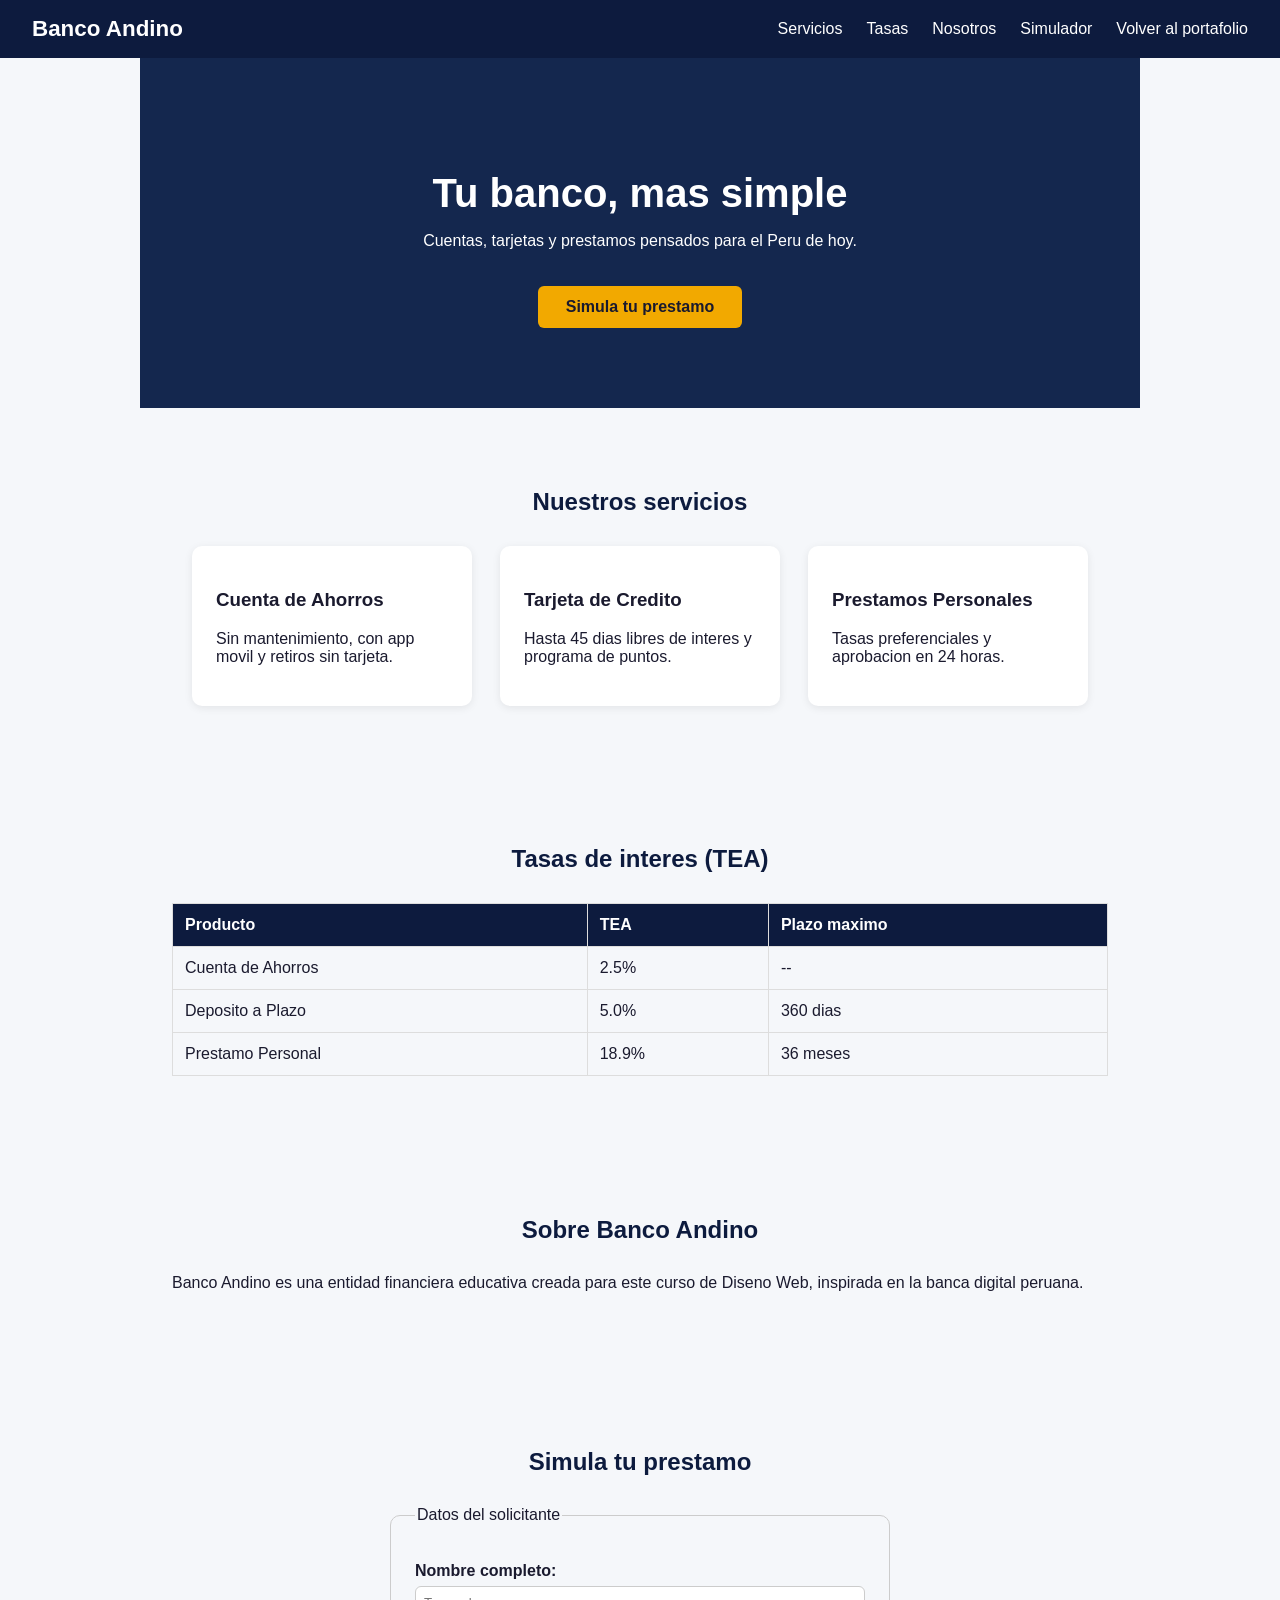
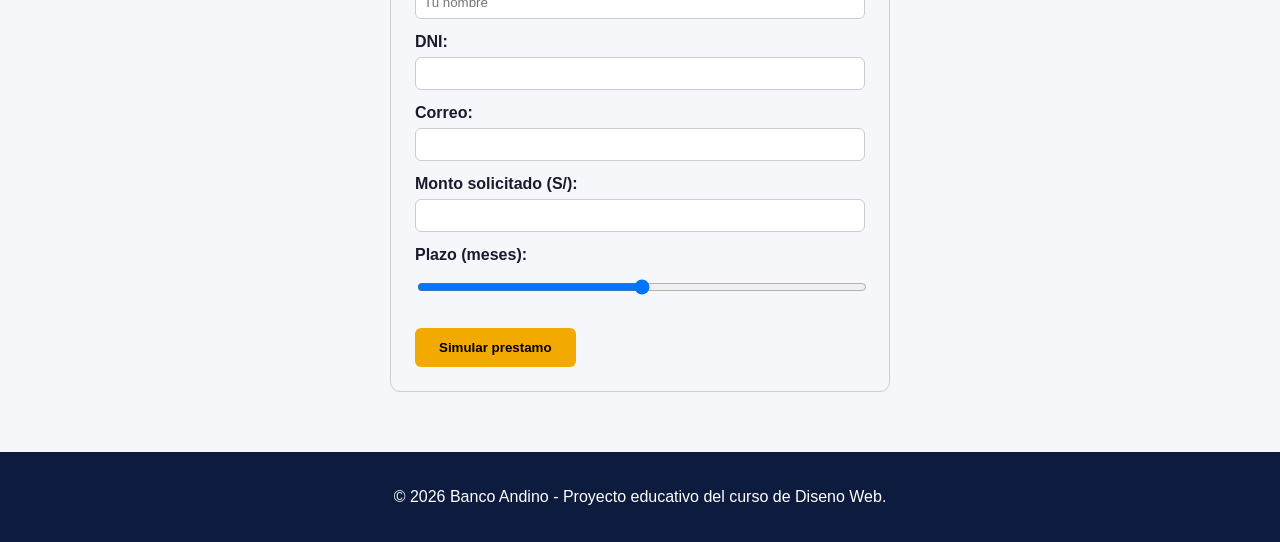
==== html/banco.html @ c1cfdedc "Solucionado error 404 con index.html en la raiz" ====
<!DOCTYPE html>
<html lang="es">
<head>
    <meta charset="UTF-8">
    <meta name="viewport" content="width=device-width, initial-scale=1.0">
    <meta name="description" content="Banco Andino - Banca simple y confiable">
    <title>Banco Andino</title>
    <link rel="stylesheet" href="../css/banco.css">
</head>
<body>
    <header>
        <div class="logo">Banco Andino</div>
        <nav>
            <ul>
                <li><a href="#servicios">Servicios</a></li>
                <li><a href="#tasas">Tasas</a></li>
                <li><a href="#nosotros">Nosotros</a></li>
                <li><a href="#contacto">Simulador</a></li>
                <li><a href="portafolio.html">Volver al portafolio</a></li>
            </ul>
        </nav>
    </header>

    <main>
        <section class="hero">
            <h1>Tu banco, mas simple</h1>
            <p>Cuentas, tarjetas y prestamos pensados para el Peru de hoy.</p>
            <a href="#contacto" class="btn">Simula tu prestamo</a>
        </section>

        <section id="servicios">
            <h2>Nuestros servicios</h2>
            <div class="servicios-grid">
                <article class="servicio-card">
                    <h3>Cuenta de Ahorros</h3>
                    <p>Sin mantenimiento, con app movil y retiros sin tarjeta.</p>
                </article>
                <article class="servicio-card">
                    <h3>Tarjeta de Credito</h3>
                    <p>Hasta 45 dias libres de interes y programa de puntos.</p>
                </article>
                <article class="servicio-card">
                    <h3>Prestamos Personales</h3>
                    <p>Tasas preferenciales y aprobacion en 24 horas.</p>
                </article>
            </div>
        </section>

        <section id="tasas">
            <h2>Tasas de interes (TEA)</h2>
            <table>
                <thead>
                    <tr>
                        <th scope="col">Producto</th>
                        <th scope="col">TEA</th>
                        <th scope="col">Plazo maximo</th>
                    </tr>
                </thead>
                <tbody>
                    <tr>
                        <td>Cuenta de Ahorros</td>
                        <td>2.5%</td>
                        <td>--</td>
                    </tr>
                    <tr>
                        <td>Deposito a Plazo</td>
                        <td>5.0%</td>
                        <td>360 dias</td>
                    </tr>
                    <tr>
                        <td>Prestamo Personal</td>
                        <td>18.9%</td>
                        <td>36 meses</td>
                    </tr>
                </tbody>
            </table>
        </section>

        <section id="nosotros">
            <h2>Sobre Banco Andino</h2>
            <p>Banco Andino es una entidad financiera educativa creada para este curso de Diseno Web, inspirada en la banca digital peruana.</p>
        </section>

        <section id="contacto">
            <h2>Simula tu prestamo</h2>
            <form action="#" method="POST">
                <fieldset>
                    <legend>Datos del solicitante</legend>

                    <label for="nombre">Nombre completo:</label>
                    <input type="text" id="nombre" name="nombre" placeholder="Tu nombre" required>

                    <label for="dni">DNI:</label>
                    <input type="text" id="dni" name="dni" pattern="[0-9]{8}" maxlength="8" required>

                    <label for="correo">Correo:</label>
                    <input type="email" id="correo" name="correo" required>

                    <label for="monto">Monto solicitado (S/):</label>
                    <input type="number" id="monto" name="monto" min="500" max="50000" step="100">

                    <label for="plazo">Plazo (meses):</label>
                    <input type="range" id="plazo" name="plazo" min="6" max="36">

                    <input type="submit" value="Simular prestamo">
                </fieldset>
            </form>
        </section>
    </main>

    <footer>
        <p>&copy; 2026 Banco Andino - Proyecto educativo del curso de Diseno Web.</p>
    </footer>
</body>
</html>
---- css/banco.css ----
* { box-sizing: border-box; }

body {
    font-family: 'Segoe UI', Arial, sans-serif;
    margin: 0;
    color: #1a1a2e;
    background-color: #f5f7fa;
}

header {
    display: flex;
    justify-content: space-between;
    align-items: center;
    background-color: #0d1b3e;
    color: white;
    padding: 16px 32px;
}

.logo { font-size: 1.4rem; font-weight: bold; }

header nav ul {
    list-style: none;
    display: flex;
    gap: 24px;
    margin: 0;
    padding: 0;
}

header nav a { color: white; text-decoration: none; }
header nav a:hover { text-decoration: underline; }

.hero {
    background-color: #14274e;
    color: white;
    text-align: center;
    padding: 80px 20px;
}

.hero h1 { font-size: 2.5rem; margin-bottom: 10px; }

.btn {
    display: inline-block;
    margin-top: 20px;
    padding: 12px 28px;
    background-color: #f2a900;
    color: #1a1a2e;
    border-radius: 6px;
    text-decoration: none;
    font-weight: bold;
}

section { padding: 60px 32px; max-width: 1000px; margin: 0 auto; }
h2 { color: #0d1b3e; text-align: center; margin-bottom: 30px; }

.servicios-grid { display: flex; flex-wrap: wrap; gap: 28px; justify-content: center; }

.servicio-card {
    background-color: white;
    border-radius: 10px;
    padding: 24px;
    width: 280px;
    box-shadow: 0 2px 8px rgba(0, 0, 0, 0.08);
}

table { width: 100%; border-collapse: collapse; }
th, td { padding: 12px; border: 1px solid #ddd; text-align: left; }
th { background-color: #0d1b3e; color: white; }

form fieldset {
    border: 1px solid #ccc;
    border-radius: 10px;
    padding: 24px;
    max-width: 500px;
    margin: 0 auto;
}

form label { display: block; margin-top: 14px; font-weight: bold; }

form input {
    width: 100%;
    padding: 8px;
    margin-top: 6px;
    border-radius: 6px;
    border: 1px solid #ccc;
}

form input[type="submit"] {
    margin-top: 20px;
    width: auto;
    background-color: #f2a900;
    border: none;
    padding: 12px 24px;
    font-weight: bold;
    cursor: pointer;
    border-radius: 6px;
}

footer { background-color: #0d1b3e; color: white; text-align: center; padding: 20px; }
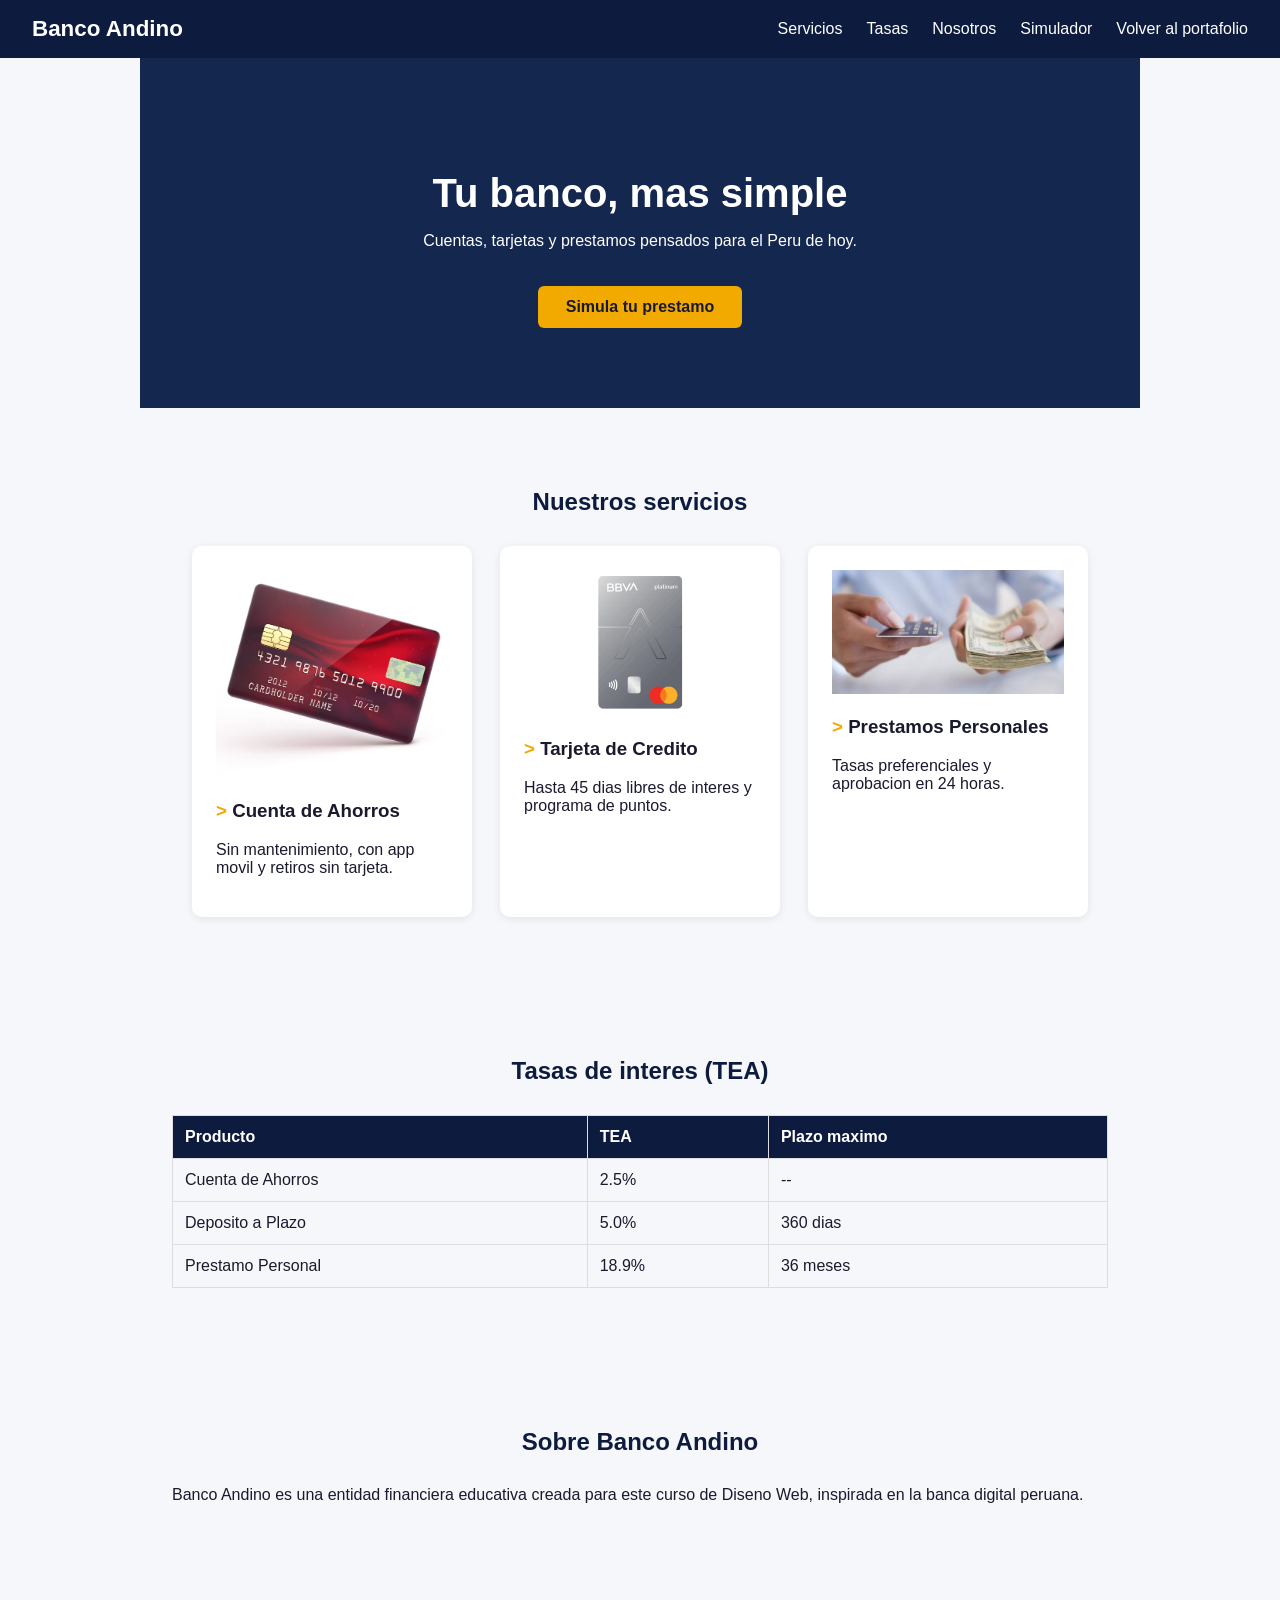
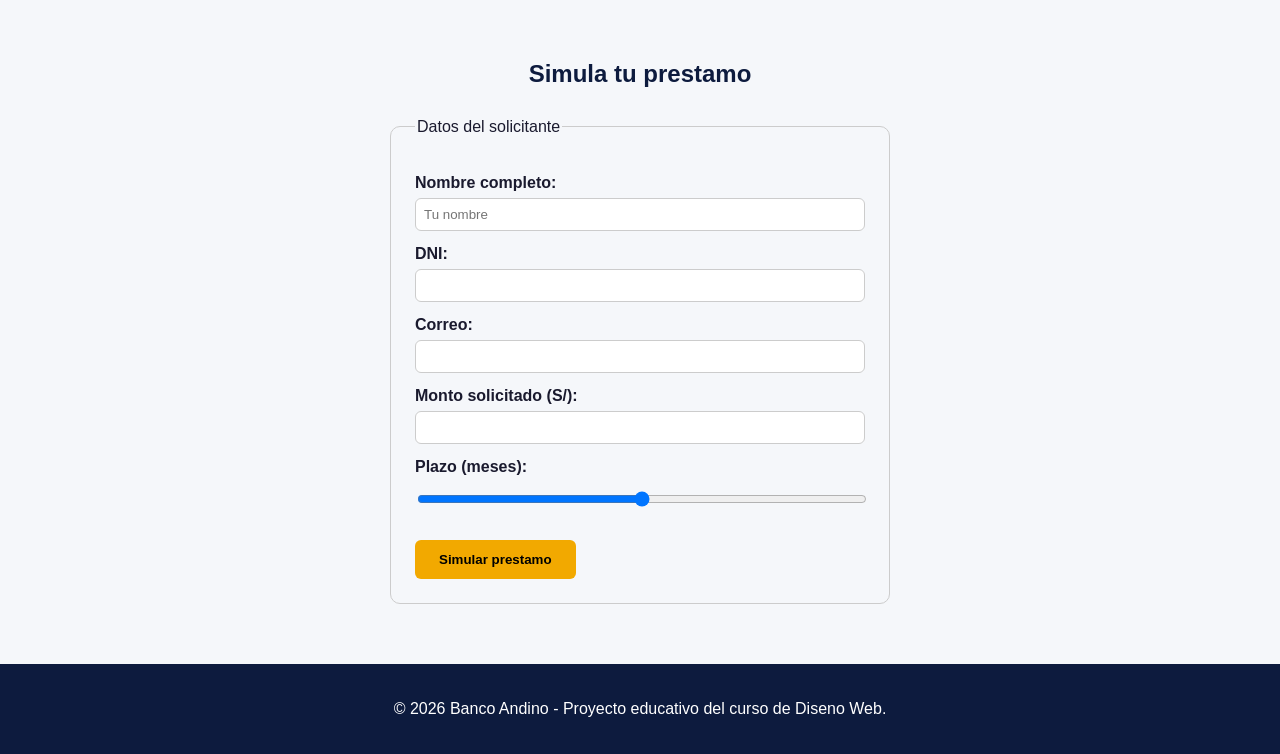
==== commit 2bd7af4d: "Actualizacion de rutas de imagenes, correccion de etiquetas HTML y CSS responsive" ====
--- a/html/banco.html
+++ b/html/banco.html
@@ -32,14 +32,17 @@
             <h2>Nuestros servicios</h2>
             <div class="servicios-grid">
                 <article class="servicio-card">
+                    <img src="../img/ahorros.jpg" alt="Cuenta de Ahorros" width="100%">
                     <h3>Cuenta de Ahorros</h3>
                     <p>Sin mantenimiento, con app movil y retiros sin tarjeta.</p>
                 </article>
                 <article class="servicio-card">
+                    <img src="../img/tarjeta.jpg" alt="Tarjeta de Credito" width="100%">
                     <h3>Tarjeta de Credito</h3>
                     <p>Hasta 45 dias libres de interes y programa de puntos.</p>
                 </article>
                 <article class="servicio-card">
+                    <img src="../img/prestamo.jpg" alt="Prestamos Personales" width="100%">
                     <h3>Prestamos Personales</h3>
                     <p>Tasas preferenciales y aprobacion en 24 horas.</p>
                 </article>
@@ -112,4 +115,4 @@
         <p>&copy; 2026 Banco Andino - Proyecto educativo del curso de Diseno Web.</p>
     </footer>
 </body>
-</html>
+</html>
--- a/css/banco.css
+++ b/css/banco.css
@@ -1,17 +1,25 @@
+:root {
+    --azul-oscuro: #0d1b3e;
+    --azul-texto: #1a1a2e;
+    --azul-hero: #14274e;
+    --dorado: #f2a900;
+    --fondo: #f5f7fa;
+}
+
 * { box-sizing: border-box; }
 
 body {
     font-family: 'Segoe UI', Arial, sans-serif;
     margin: 0;
-    color: #1a1a2e;
-    background-color: #f5f7fa;
+    color: var(--azul-texto);
+    background-color: var(--fondo);
 }
 
 header {
     display: flex;
     justify-content: space-between;
     align-items: center;
-    background-color: #0d1b3e;
+    background-color: var(--azul-oscuro);
     color: white;
     padding: 16px 32px;
 }
@@ -30,7 +38,7 @@
 header nav a:hover { text-decoration: underline; }
 
 .hero {
-    background-color: #14274e;
+    background-color: var(--azul-hero);
     color: white;
     text-align: center;
     padding: 80px 20px;
@@ -42,29 +50,37 @@
     display: inline-block;
     margin-top: 20px;
     padding: 12px 28px;
-    background-color: #f2a900;
-    color: #1a1a2e;
+    background-color: var(--dorado);
+    color: var(--azul-texto);
     border-radius: 6px;
     text-decoration: none;
     font-weight: bold;
 }
 
 section { padding: 60px 32px; max-width: 1000px; margin: 0 auto; }
-h2 { color: #0d1b3e; text-align: center; margin-bottom: 30px; }
+h2 { color: var(--azul-oscuro); text-align: center; margin-bottom: 30px; }
 
 .servicios-grid { display: flex; flex-wrap: wrap; gap: 28px; justify-content: center; }
 
 .servicio-card {
     background-color: white;
+    -webkit-border-radius: 10px;
+    -moz-border-radius: 10px;
     border-radius: 10px;
     padding: 24px;
     width: 280px;
     box-shadow: 0 2px 8px rgba(0, 0, 0, 0.08);
 }
 
+.servicio-card h3::before {
+    content: "> ";
+    color: var(--dorado);
+    font-weight: bold;
+}
+
 table { width: 100%; border-collapse: collapse; }
 th, td { padding: 12px; border: 1px solid #ddd; text-align: left; }
-th { background-color: #0d1b3e; color: white; }
+th { background-color: var(--azul-oscuro); color: white; }
 
 form fieldset {
     border: 1px solid #ccc;
@@ -87,7 +103,7 @@
 form input[type="submit"] {
     margin-top: 20px;
     width: auto;
-    background-color: #f2a900;
+    background-color: var(--dorado);
     border: none;
     padding: 12px 24px;
     font-weight: bold;
@@ -95,4 +111,4 @@
     border-radius: 6px;
 }
 
-footer { background-color: #0d1b3e; color: white; text-align: center; padding: 20px; }
+footer { background-color: var(--azul-oscuro); color: white; text-align: center; padding: 20px; }
